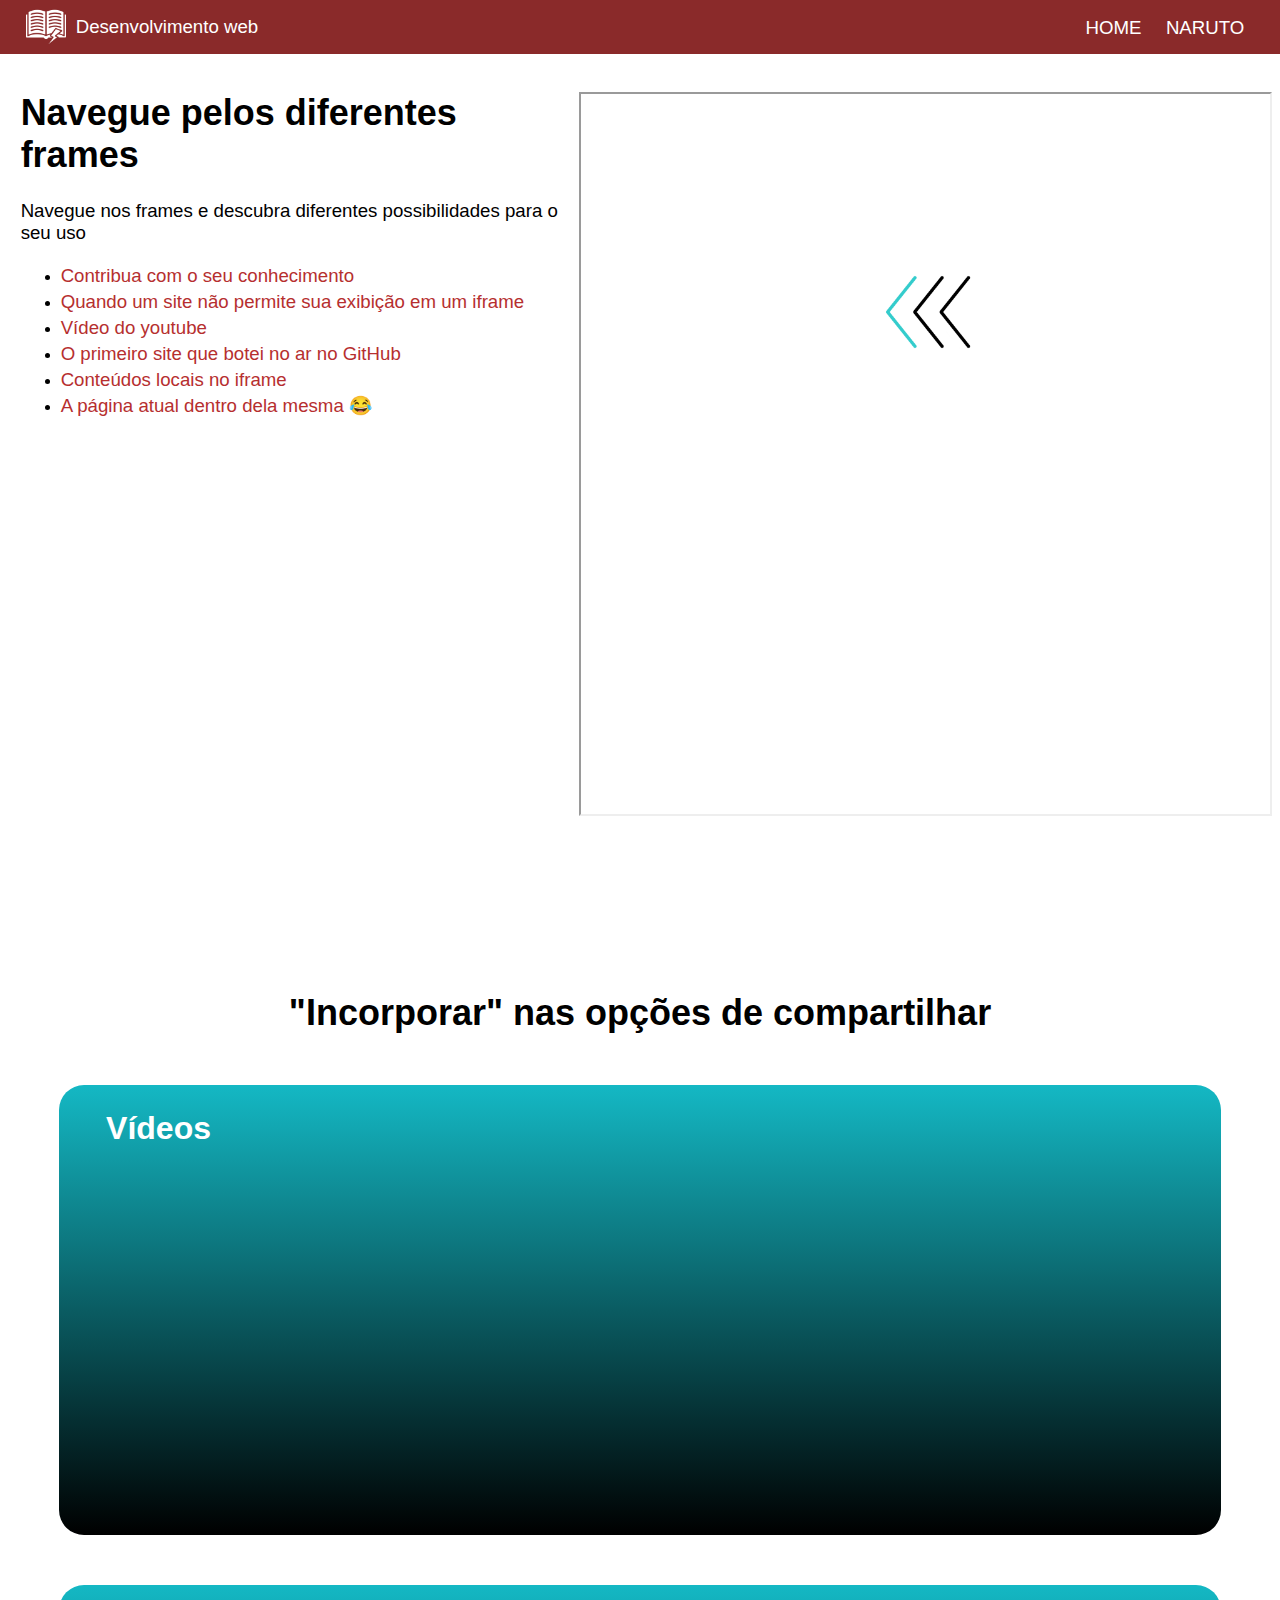
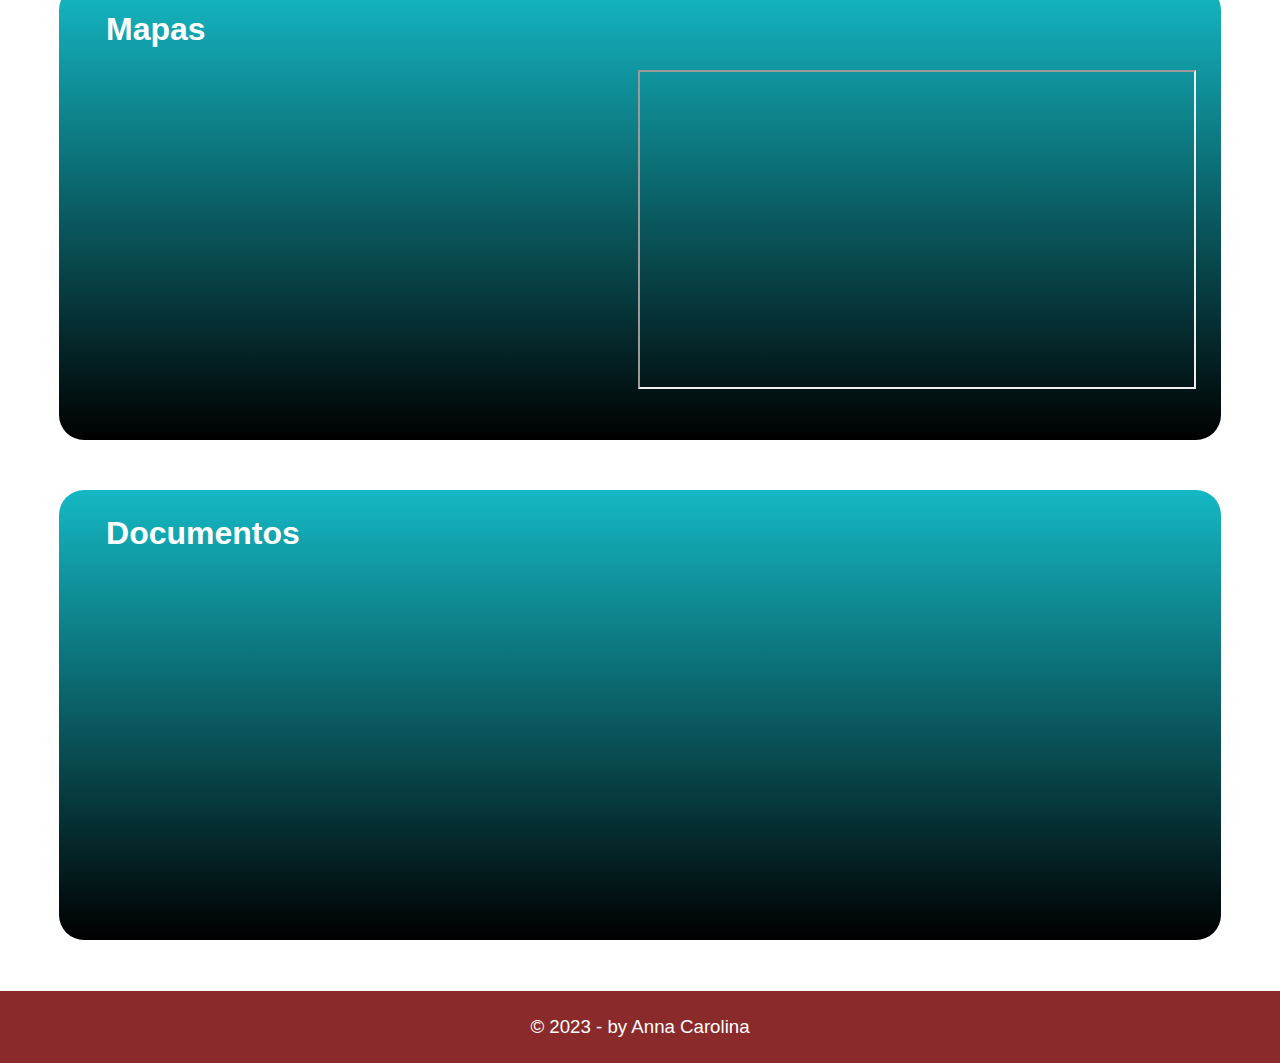
==== index.html @ 40165f38 "adicionando secao 'incorporandoFrames'" ====
<!DOCTYPE html>
<html lang="en">

<head>
    <meta charset="UTF-8">
    <meta http-equiv="X-UA-Compatible" content="IE=edge">
    <meta name="viewport" content="width=device-width, initial-scale=1.0">
    <title>Iframes</title>
    <link rel="stylesheet" href="./css/base.css">
    <link rel="stylesheet" href="./css/iframes.css">
</head>

<body>
    <header>
        <a href="index.html" id="titulo">
            <img src="./img/logo-livro.png" alt="logo-livro">
            Desenvolvimento web
        </a>
        <nav>
            <ul>
                <li><a href="index.html">Home</a></li>
                <li><a href="naruto.html">Naruto</a></li>
            </ul>
        </nav>
    </header>
    <main>
        <section id="frameNav" class="flex uma-tela">
            <div>
                <h1>Navegue pelos diferentes frames</h1>
                <p>Navegue nos frames e descubra diferentes possibilidades para o seu uso</p>
                <ul>
                    <li>
                        <a href="https://docs.google.com/document/d/1DFSUL-WbBMXFqn-4i96kWRf_pWeGqxYLnyt4fgFLTnk/edit"
                            target="frame">Contribua com o seu conhecimento</a>
                    </li>
                    <li>
                        <a href="https://www.youtube.com/" target="frame">Quando um site não permite sua exibição em um
                            iframe</a>
                    </li>
                    <li>
                        <a href="https://www.youtube.com/embed/eAxGt3ObQ24" target="frame">Vídeo do youtube</a>
                    </li>
                    <li>
                        <a href="https://carol-sf.github.io/Javascript-CursoemVideo/" target="frame">O primeiro site que
                            botei no ar no GitHub</a>
                    </li>
                    <li>
                        <a href="naruto.html" target="frame">Conteúdos locais no iframe</a>
                    </li>
                    <li style=''>
                        <a href="index.html" target="frame">A página atual dentro dela mesma &#128514;</a>
                    </li>
                </ul>
            </div>
            <iframe id="navegacaoIframe" name="frame" frameborder="1" srcdoc="
                <div style='text-align: center; margin-top: 25%;'>
                    <img src='./img/gif-seta-esquerda.gif' style='width: 100px;'>
                </div>">
                Desculpe. Seu navegador não é compatível com o iframe.
            </iframe>
        </section>
        <section id="incorporarFrame">
            <h1 class="centro">"Incorporar" nas opções de compartilhar</h1>
            <div class="grupo">
                <h2>Vídeos</h2>
                <div class="flex">
                    <div class="div-menor">
                        <div style="padding:56.25% 0 0 0;position:relative;"><iframe
                                src="https://player.vimeo.com/video/88064644?h=2bf8dfa780&loop=1&title=0&byline=0&portrait=0"
                                style="position:absolute;top:0;left:0;width:100%;height:100%;" frameborder="0"
                                allow="autoplay; fullscreen; picture-in-picture" allowfullscreen></iframe></div>
                        <script src="https://player.vimeo.com/api/player.js"></script>
                    </div>
                    <iframe width="560" height="315" src="https://www.youtube.com/embed/dzhJsc1YszU" title="YouTube video player" frameborder="0" allow="accelerometer; autoplay; clipboard-write; encrypted-media; gyroscope; picture-in-picture; web-share" allowfullscreen></iframe>
                </div>
            </div>
            
            <div class="grupo">
                <h2>Mapas</h2>
                <div class="flex">
                    <iframe src="https://www.google.com/maps/embed?pb=!1m18!1m12!1m3!1d1265.354131079995!2d-0.4189387326839083!3d51.69074399370915!2m3!1f0!2f0!3f0!3m2!1i1024!2i768!4f13.1!3m3!1m2!1s0x48764103e950758d%3A0x2b152593ceb59b52!2sHogwarts%20Castle!5e0!3m2!1spt-BR!2sbr!4v1680307822833!5m2!1spt-BR!2sbr" width="560" height="315" style="border:0;" allowfullscreen="" loading="lazy" referrerpolicy="no-referrer-when-downgrade"></iframe>
                    <iframe src="https://embed.waze.com/iframe?zoom=17&lat=51.690360&lon=-0.420173&ct=livemap" width="560" height="315" allowfullscreen></iframe>
                </div>
            </div>
            
            <div class="grupo">
                <h2>Documentos</h2>
                <div class="flex">
                    <iframe src="https://docs.google.com/presentation/d/e/2PACX-1vSL_SHInr5GhCg8eDp_voaEPuX7NL9cYKIxh_X3B4Wtxh-bsbwkkiYUIKggwl5uk4vyjhaVsvDpSxn9/embed?start=true&loop=true&delayms=3000" frameborder="0" width="560" height="315" allowfullscreen="true" mozallowfullscreen="true" webkitallowfullscreen="true"></iframe>
                    <iframe src="https://docs.google.com/document/d/e/2PACX-1vS3L_TWypRnFgMjSSLU6XuiVnNscxVvG3nI-gREfoWIyN1ztBGIZjOVNFfUW8ah9bYGE0nBWPvLE7Ed/pub?embedded=true" frameborder="0" width="560" height="315"></iframe>
                </div>
            </div>
        </section>
    </main>
    <footer>
        <p>&copy; 2023 - by Anna Carolina</p>
    </footer>
</body>

</html>
---- css/base.css ----
a {
    text-decoration: none;
    color: #b62f2f;
    /* font-weight: 600; */
}

header {
    display: flex;
    justify-content: space-between;
    background-color: #8a2a2a;
    margin: -0.6%;
    margin-bottom: 2%;
    align-items: center;
    padding: 0 2%;
    font-family: sans-serif;
}

header a {    
    color: white;
    font-size: 14pt;
}

header #titulo {
    display: flex;
    align-items: center;
}

header #titulo img {
    width: 40px;
    margin-right: 10px;
}

header ul {
    list-style: none;
}

header li {
    position: relative;
    display: inline;
    padding: 11% 10px;
    text-transform: uppercase;
}

header li:hover {
    background-color: #eb999981;
}

footer {
    text-align: center;
    padding: 0.5%;
    background-color: #8a2a2a;
    color: white;
    margin: 2% -0.6% -0.6% -0.6% ;
    font-family: sans-serif;
}
---- css/iframes.css ----
.centro {
    display: flex;
    flex-direction: column;
    align-items: center;
}

.flex {
    display: flex;
    justify-content: space-evenly;  
}

.grupo {
    /* background: -webkit-radial-gradient(rgb(20, 184, 196), black); */
    background: -webkit-linear-gradient(rgb(20, 184, 196), black);
    padding: 2% 2% 4% 2%;
    border-radius: 25px;
    margin: 4%;
}

strong.destaque {
    color: #b62f2f;
}

/* .flex-centro {
    display: flex;
    justify-content: space-evenly;
    align-items: center;
} */

.div-menor {
    width: 560px;
}

body {
    font-family: sans-serif;
}

.uma-tela {
    height: 100vh;
}

h1 {
    font-size: 27pt;
    margin-top: 0;
}

h2 {
    font-size: 24pt;
    margin: 0 0 2% 2%;
    color: white;
}

p,
a {
    font-size: 14pt;
}

li {
    padding: 2px 0;
}

section#frameNav {
    padding: 1% 0 0 1%;
}

iframe#navegacaoIframe {
    height: 80%;
    width: 60%;
    /* background-color: #f2f4f985; */
}
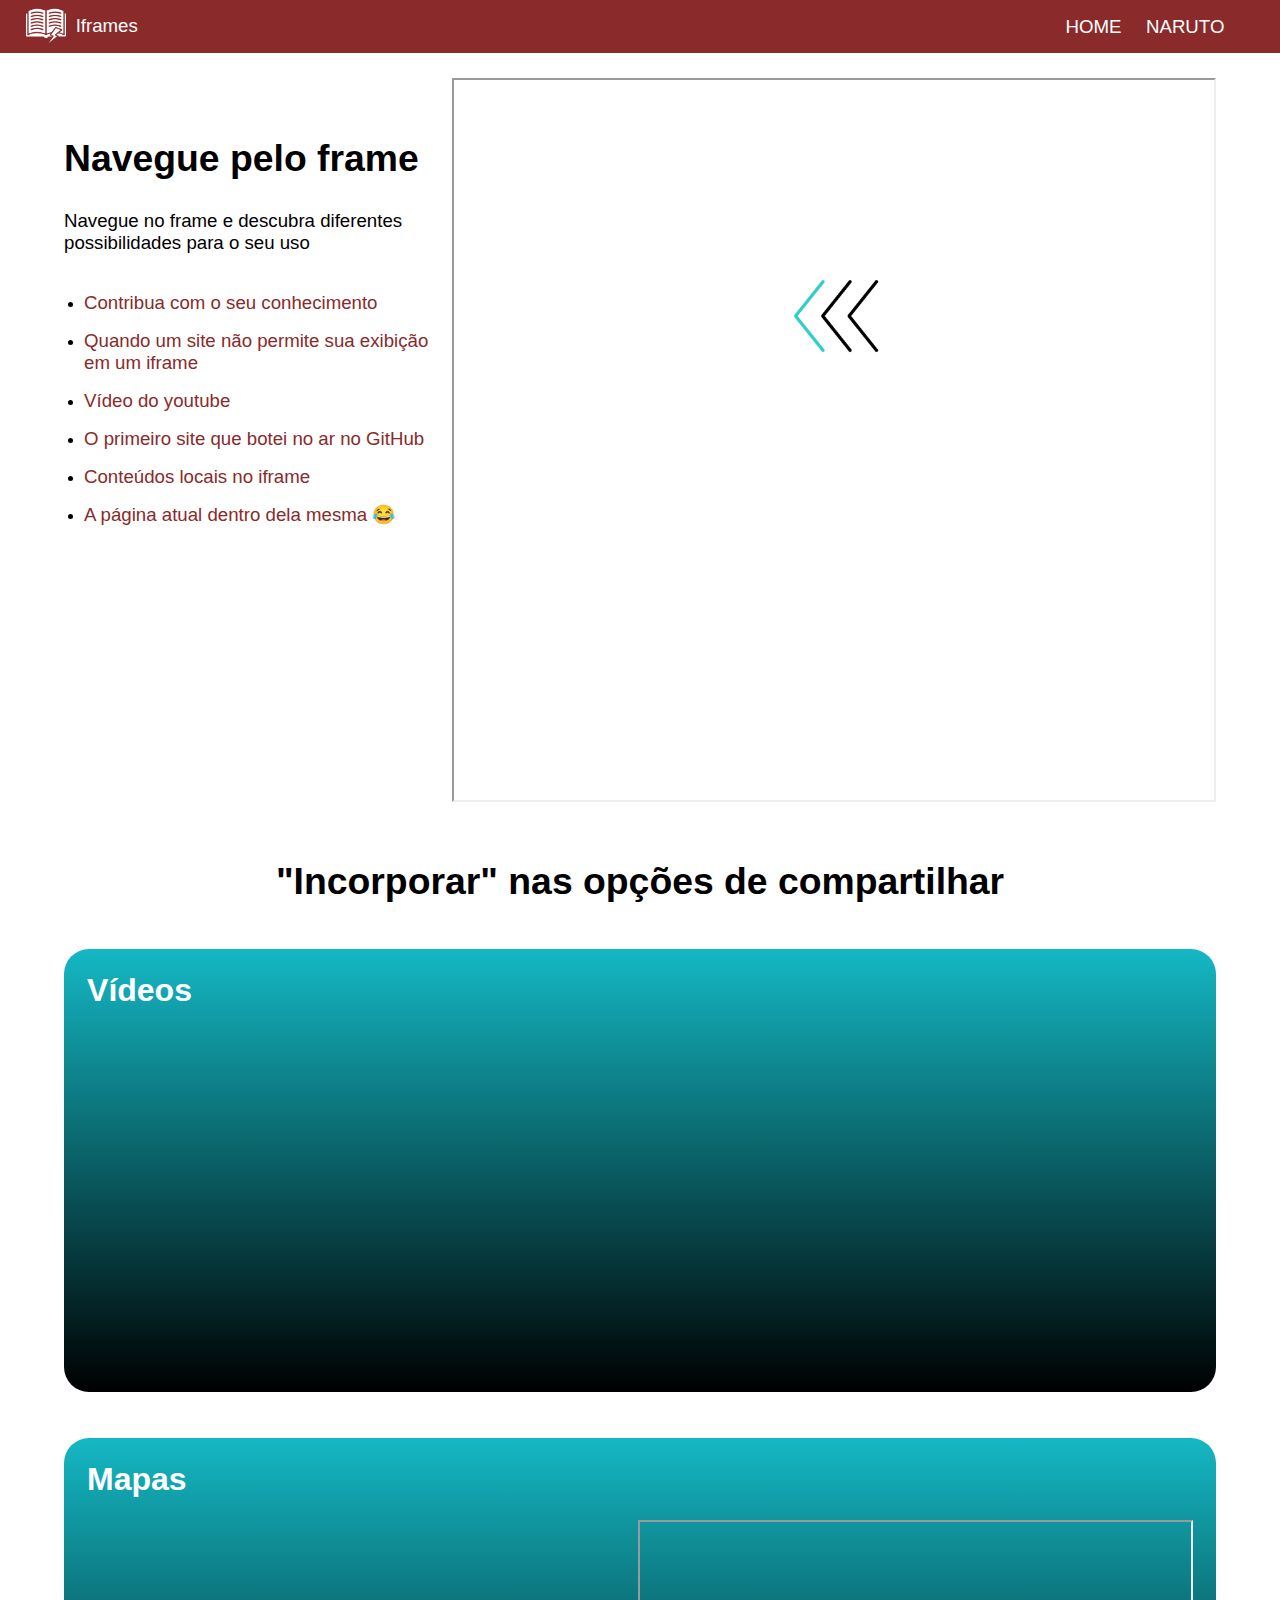
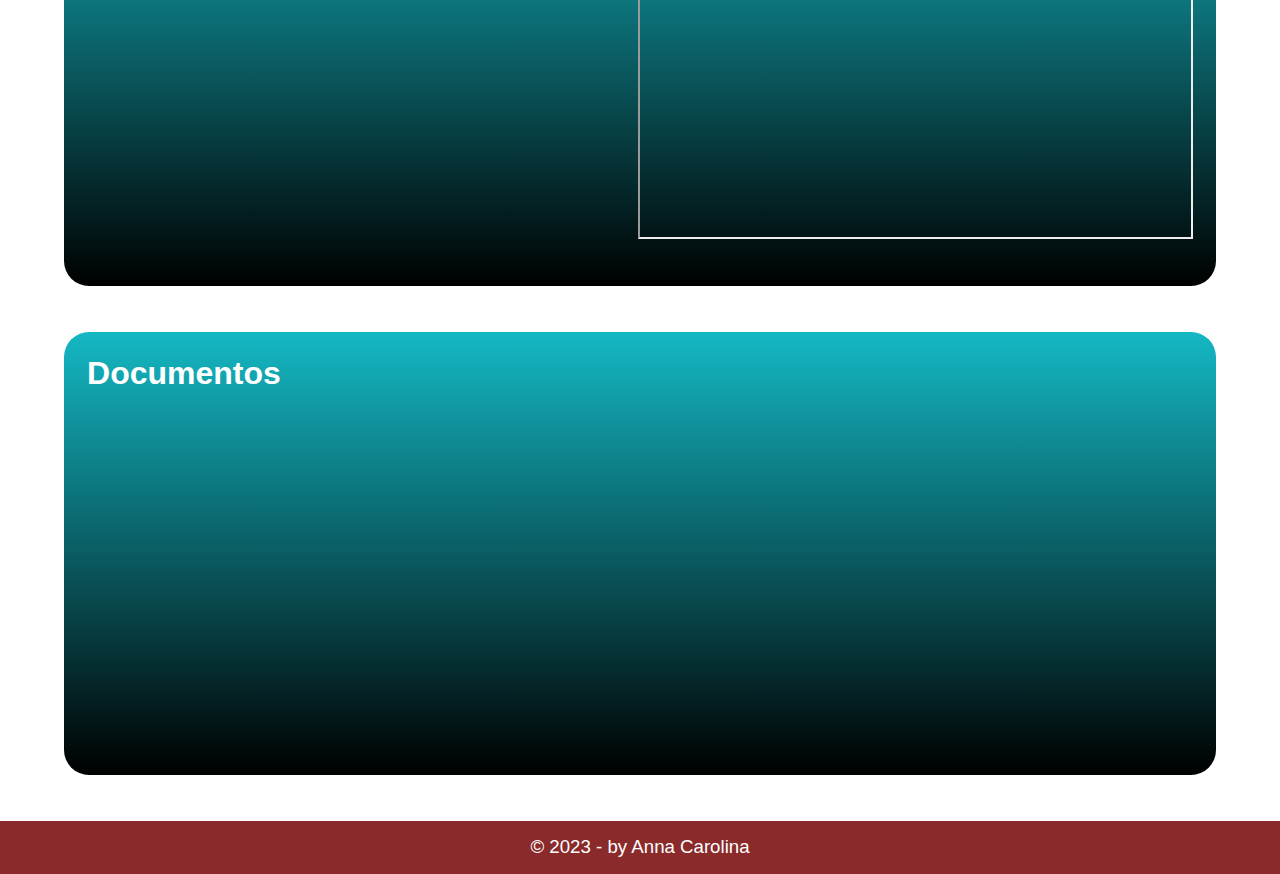
==== commit 350b6e2b: "ajustes no css" ====
--- a/index.html
+++ b/index.html
@@ -14,7 +14,7 @@
     <header>
         <a href="index.html" id="titulo">
             <img src="./img/logo-livro.png" alt="logo-livro">
-            Desenvolvimento web
+            Iframes
         </a>
         <nav>
             <ul>
@@ -24,10 +24,10 @@
         </nav>
     </header>
     <main>
-        <section id="frameNav" class="flex uma-tela">
+        <section id="frameNav" class="flex">
             <div>
-                <h1>Navegue pelos diferentes frames</h1>
-                <p>Navegue nos frames e descubra diferentes possibilidades para o seu uso</p>
+                <h1>Navegue pelo frame</h1>
+                <p>Navegue no frame e descubra diferentes possibilidades para o seu uso</p>
                 <ul>
                     <li>
                         <a href="https://docs.google.com/document/d/1DFSUL-WbBMXFqn-4i96kWRf_pWeGqxYLnyt4fgFLTnk/edit"
@@ -47,7 +47,7 @@
                     <li>
                         <a href="naruto.html" target="frame">Conteúdos locais no iframe</a>
                     </li>
-                    <li style=''>
+                    <li>
                         <a href="index.html" target="frame">A página atual dentro dela mesma &#128514;</a>
                     </li>
                 </ul>
@@ -60,7 +60,7 @@
             </iframe>
         </section>
         <section id="incorporarFrame">
-            <h1 class="centro">"Incorporar" nas opções de compartilhar</h1>
+            <h1>"Incorporar" nas opções de compartilhar</h1>
             <div class="grupo">
                 <h2>Vídeos</h2>
                 <div class="flex">
--- a/css/base.css
+++ b/css/base.css
@@ -1,18 +1,20 @@
-a {
-    text-decoration: none;
-    color: #b62f2f;
-    /* font-weight: 600; */
+:root {
+    --cor-base: #8a2a2a;
+}
+
+* {
+    margin: 0;
+    padding: 0;
+    font-family: sans-serif;
 }
 
 header {
+    background-color: var(--cor-base);
     display: flex;
     justify-content: space-between;
-    background-color: #8a2a2a;
-    margin: -0.6%;
-    margin-bottom: 2%;
     align-items: center;
-    padding: 0 2%;
-    font-family: sans-serif;
+    height: 40px;
+    padding: .5% 2%;
 }
 
 header a {    
@@ -25,8 +27,8 @@
     align-items: center;
 }
 
-header #titulo img {
-    width: 40px;
+header a#titulo img {
+    width: 20%;
     margin-right: 10px;
 }
 
@@ -35,9 +37,8 @@
 }
 
 header li {
-    position: relative;
     display: inline;
-    padding: 11% 10px;
+    padding: 10% 10px;
     text-transform: uppercase;
 }
 
@@ -45,11 +46,21 @@
     background-color: #eb999981;
 }
 
+main {
+    margin: 2% 5%;
+}
+
 footer {
-    text-align: center;
-    padding: 0.5%;
-    background-color: #8a2a2a;
+    background-color: var(--cor-base);
     color: white;
-    margin: 2% -0.6% -0.6% -0.6% ;
-    font-family: sans-serif;
+    display: flex;
+    align-items: center;
+    justify-content: center;
+    height: 40px;
+    padding: .5%;
+}
+
+a {
+    text-decoration: none;
+    color: var(--cor-base);
 }--- a/css/iframes.css
+++ b/css/iframes.css
@@ -1,70 +1,56 @@
-.centro {
-    display: flex;
-    flex-direction: column;
-    align-items: center;
+h1 {
+    font-size: 28pt;
+    margin-bottom: 30px;
+}
+
+h2 {
+    font-size: 24pt;
+    margin-bottom: 2%;
+    color: white;
+}
+
+p, a {
+    font-size: 14pt;
+}
+
+ul {
+    margin: 30px 20px;
+}
+
+li {
+    padding: 8px 0;
+}
+
+iframe#navegacaoIframe {
+    width: 100%;
+    height: 80vh;
+}
+
+section#frameNav h1 {
+    margin-top: 15%;
+}
+
+section#incorporarFrame {
+    padding-top: 5%;
+}
+
+section#incorporarFrame h1 {
+    text-align: center;
 }
 
 .flex {
     display: flex;
-    justify-content: space-evenly;  
+    justify-content: space-between;  
 }
 
 .grupo {
     /* background: -webkit-radial-gradient(rgb(20, 184, 196), black); */
     background: -webkit-linear-gradient(rgb(20, 184, 196), black);
+    border-radius: 25px;
+    margin: 4% 0;
     padding: 2% 2% 4% 2%;
-    border-radius: 25px;
-    margin: 4%;
 }
-
-strong.destaque {
-    color: #b62f2f;
-}
-
-/* .flex-centro {
-    display: flex;
-    justify-content: space-evenly;
-    align-items: center;
-} */
 
 .div-menor {
     width: 560px;
-}
-
-body {
-    font-family: sans-serif;
-}
-
-.uma-tela {
-    height: 100vh;
-}
-
-h1 {
-    font-size: 27pt;
-    margin-top: 0;
-}
-
-h2 {
-    font-size: 24pt;
-    margin: 0 0 2% 2%;
-    color: white;
-}
-
-p,
-a {
-    font-size: 14pt;
-}
-
-li {
-    padding: 2px 0;
-}
-
-section#frameNav {
-    padding: 1% 0 0 1%;
-}
-
-iframe#navegacaoIframe {
-    height: 80%;
-    width: 60%;
-    /* background-color: #f2f4f985; */
 }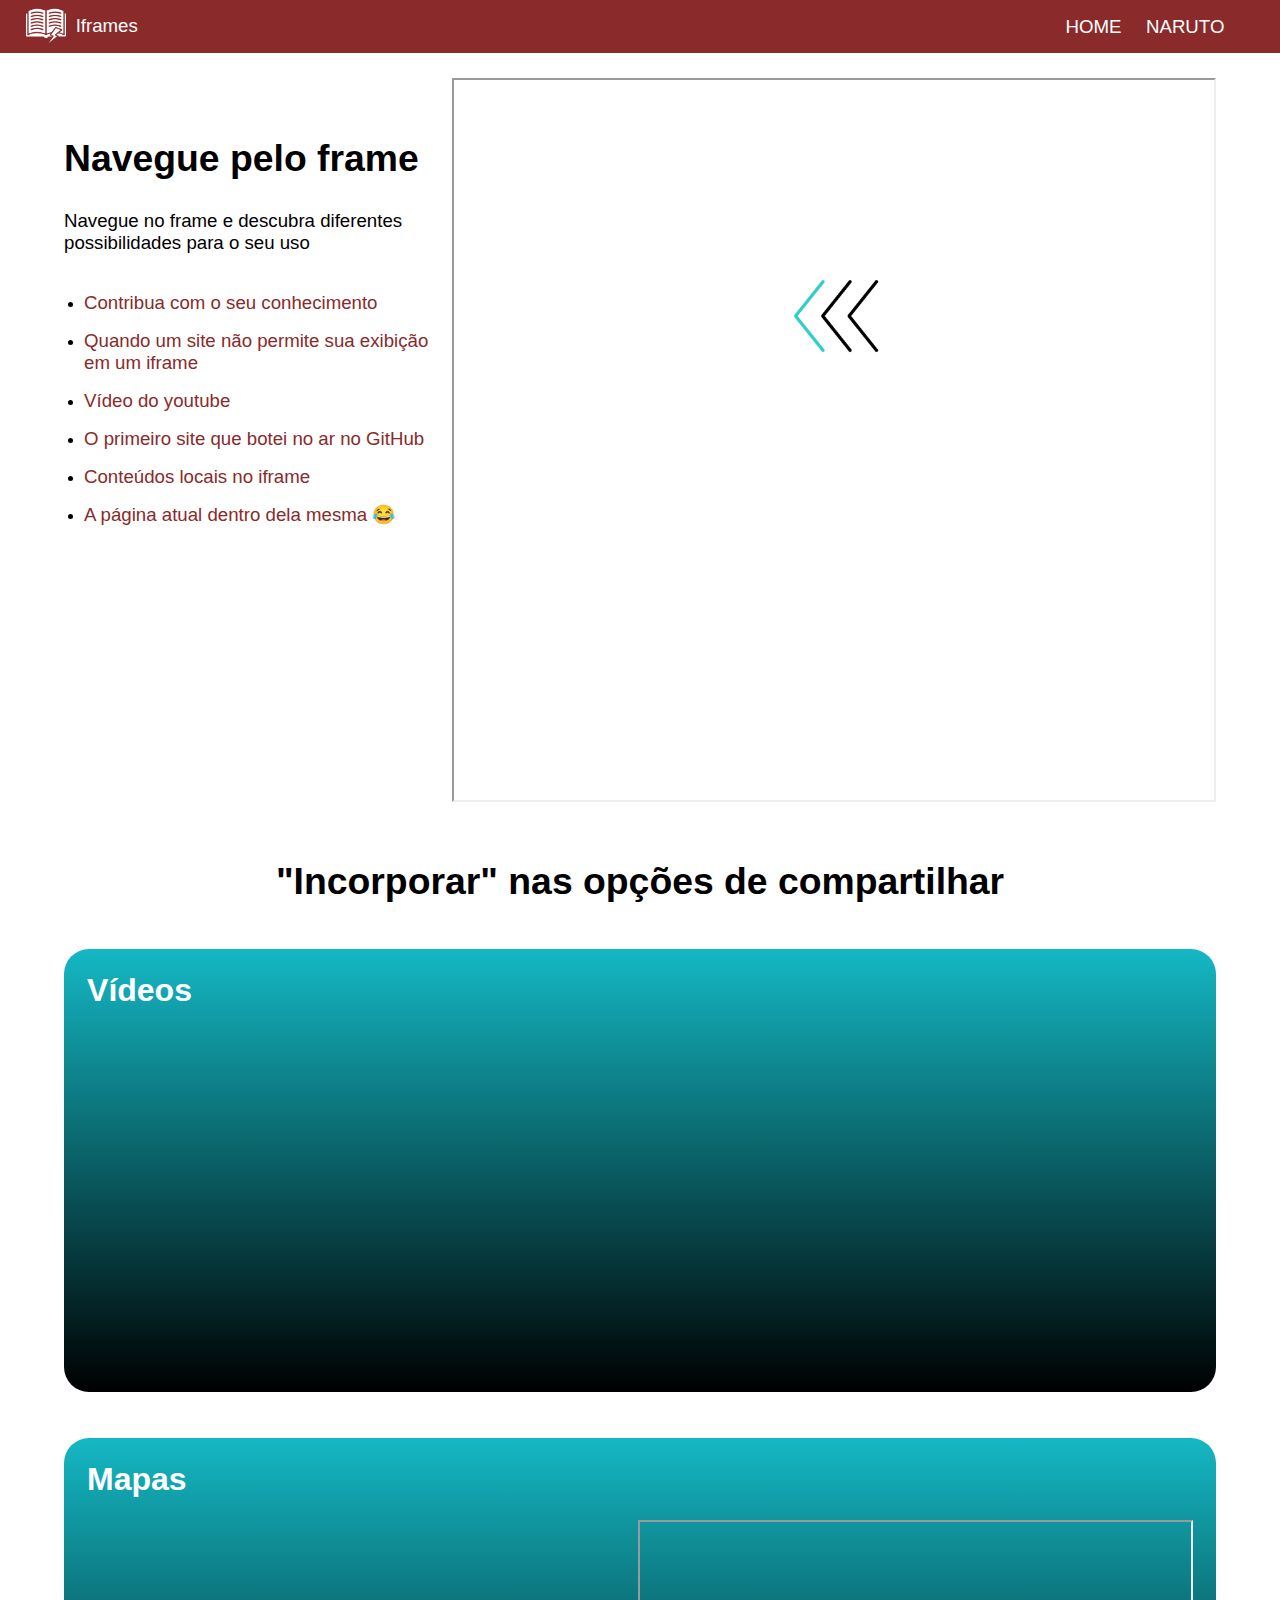
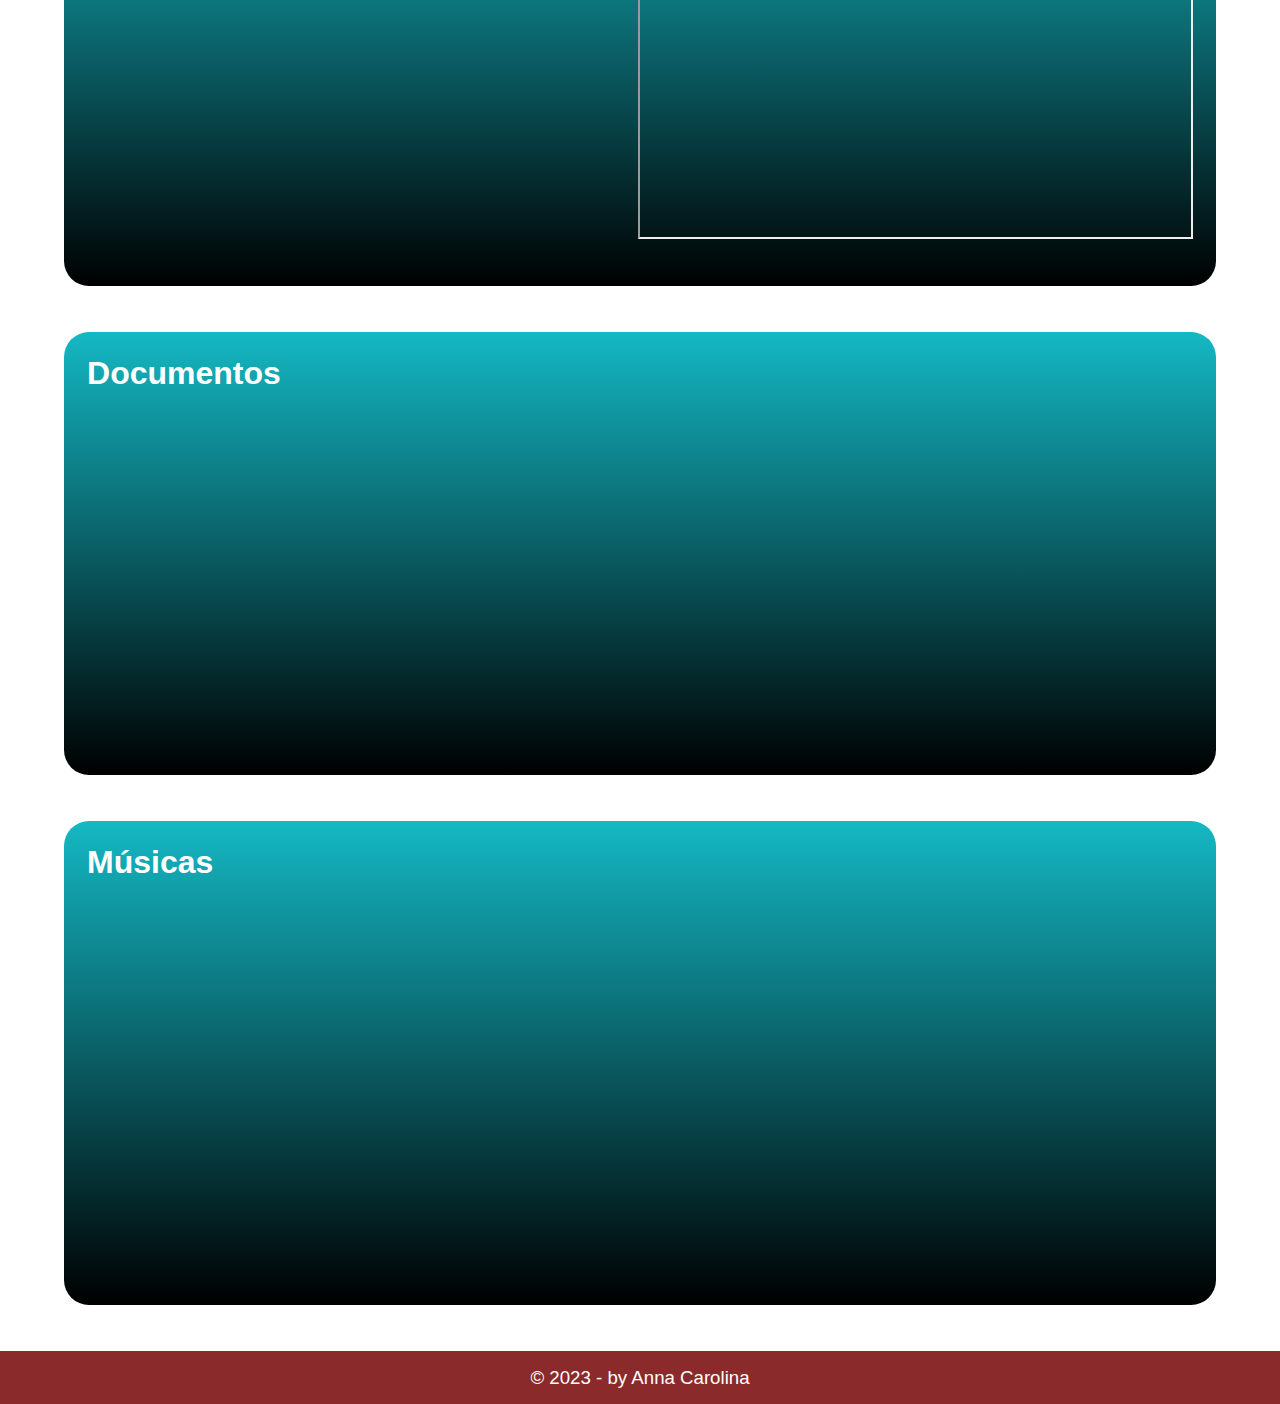
==== commit d9903c56: "adicionando iframe para spotify" ====
--- a/index.html
+++ b/index.html
@@ -71,24 +71,41 @@
                                 allow="autoplay; fullscreen; picture-in-picture" allowfullscreen></iframe></div>
                         <script src="https://player.vimeo.com/api/player.js"></script>
                     </div>
-                    <iframe width="560" height="315" src="https://www.youtube.com/embed/dzhJsc1YszU" title="YouTube video player" frameborder="0" allow="accelerometer; autoplay; clipboard-write; encrypted-media; gyroscope; picture-in-picture; web-share" allowfullscreen></iframe>
+                    <iframe width="560" height="315" src="https://www.youtube.com/embed/dzhJsc1YszU"
+                        title="YouTube video player" frameborder="0"
+                        allow="accelerometer; autoplay; clipboard-write; encrypted-media; gyroscope; picture-in-picture; web-share"
+                        allowfullscreen></iframe>
                 </div>
             </div>
-            
+
             <div class="grupo">
                 <h2>Mapas</h2>
                 <div class="flex">
-                    <iframe src="https://www.google.com/maps/embed?pb=!1m18!1m12!1m3!1d1265.354131079995!2d-0.4189387326839083!3d51.69074399370915!2m3!1f0!2f0!3f0!3m2!1i1024!2i768!4f13.1!3m3!1m2!1s0x48764103e950758d%3A0x2b152593ceb59b52!2sHogwarts%20Castle!5e0!3m2!1spt-BR!2sbr!4v1680307822833!5m2!1spt-BR!2sbr" width="560" height="315" style="border:0;" allowfullscreen="" loading="lazy" referrerpolicy="no-referrer-when-downgrade"></iframe>
-                    <iframe src="https://embed.waze.com/iframe?zoom=17&lat=51.690360&lon=-0.420173&ct=livemap" width="560" height="315" allowfullscreen></iframe>
+                    <iframe
+                        src="https://www.google.com/maps/embed?pb=!1m18!1m12!1m3!1d1265.354131079995!2d-0.4189387326839083!3d51.69074399370915!2m3!1f0!2f0!3f0!3m2!1i1024!2i768!4f13.1!3m3!1m2!1s0x48764103e950758d%3A0x2b152593ceb59b52!2sHogwarts%20Castle!5e0!3m2!1spt-BR!2sbr!4v1680307822833!5m2!1spt-BR!2sbr"
+                        width="560" height="315" style="border:0;" allowfullscreen="" loading="lazy"
+                        referrerpolicy="no-referrer-when-downgrade"></iframe>
+                    <iframe src="https://embed.waze.com/iframe?zoom=17&lat=51.690360&lon=-0.420173&ct=livemap"
+                        width="560" height="315" allowfullscreen></iframe>
                 </div>
             </div>
-            
+
             <div class="grupo">
                 <h2>Documentos</h2>
                 <div class="flex">
-                    <iframe src="https://docs.google.com/presentation/d/e/2PACX-1vSL_SHInr5GhCg8eDp_voaEPuX7NL9cYKIxh_X3B4Wtxh-bsbwkkiYUIKggwl5uk4vyjhaVsvDpSxn9/embed?start=true&loop=true&delayms=3000" frameborder="0" width="560" height="315" allowfullscreen="true" mozallowfullscreen="true" webkitallowfullscreen="true"></iframe>
-                    <iframe src="https://docs.google.com/document/d/e/2PACX-1vS3L_TWypRnFgMjSSLU6XuiVnNscxVvG3nI-gREfoWIyN1ztBGIZjOVNFfUW8ah9bYGE0nBWPvLE7Ed/pub?embedded=true" frameborder="0" width="560" height="315"></iframe>
+                    <iframe
+                        src="https://docs.google.com/presentation/d/e/2PACX-1vSL_SHInr5GhCg8eDp_voaEPuX7NL9cYKIxh_X3B4Wtxh-bsbwkkiYUIKggwl5uk4vyjhaVsvDpSxn9/embed?start=true&loop=true&delayms=3000"
+                        frameborder="0" width="560" height="315" allowfullscreen="true" mozallowfullscreen="true"
+                        webkitallowfullscreen="true"></iframe>
+                    <iframe
+                        src="https://docs.google.com/document/d/e/2PACX-1vS3L_TWypRnFgMjSSLU6XuiVnNscxVvG3nI-gREfoWIyN1ztBGIZjOVNFfUW8ah9bYGE0nBWPvLE7Ed/pub?embedded=true"
+                        frameborder="0" width="560" height="315"></iframe>
                 </div>
+            </div>
+
+            <div class="grupo">
+                <h2>Músicas</h2>
+                <iframe style="border-radius:12px" src="https://open.spotify.com/embed/album/0JLQS1y6f2uTvyKP4izPAy?utm_source=generator" width="100%" height="352" frameBorder="0" allowfullscreen="" allow="autoplay; clipboard-write; encrypted-media; fullscreen; picture-in-picture" loading="lazy"></iframe>
             </div>
         </section>
     </main>
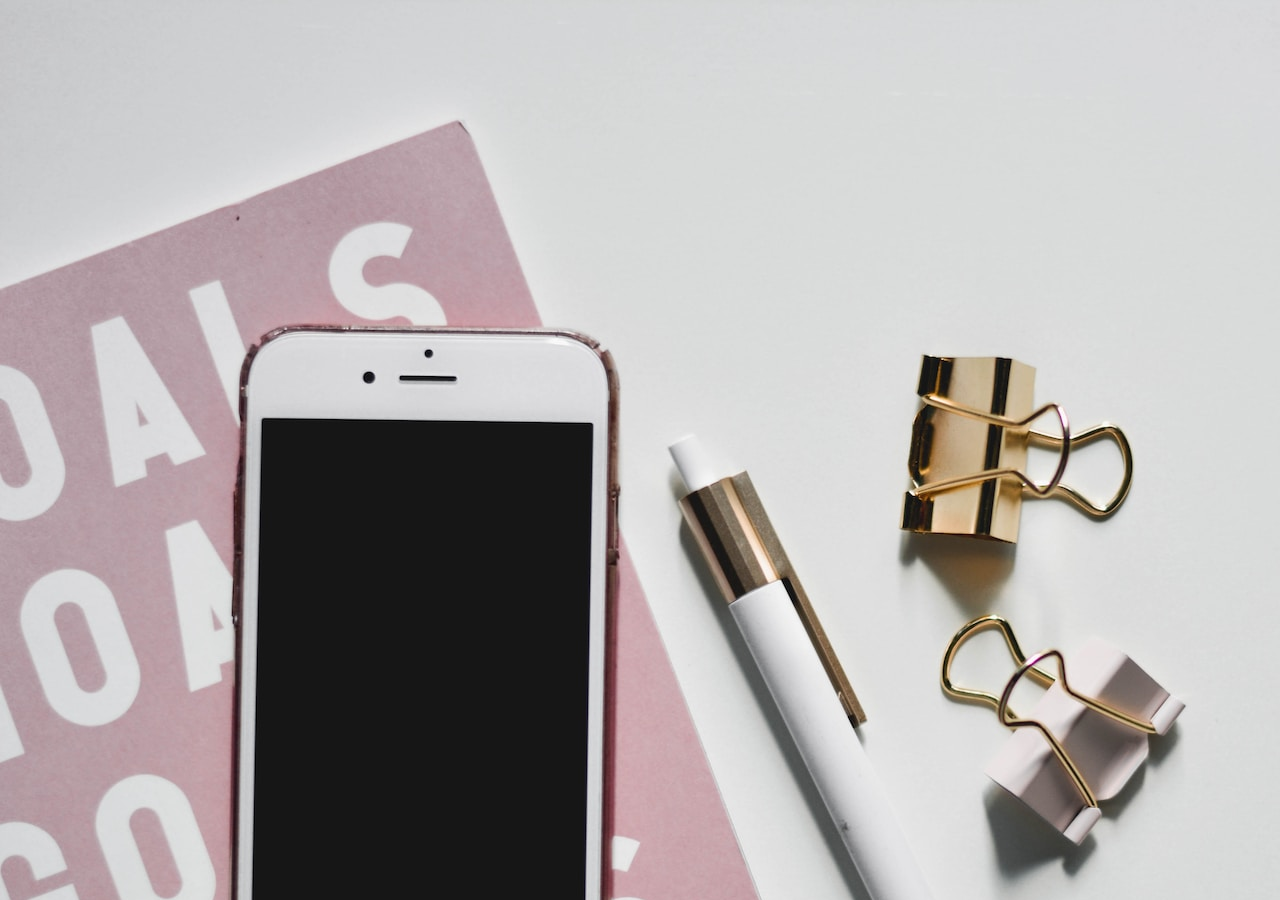
==== commit 502d379d: "ajustes gerais" ====
--- a/index.html
+++ b/index.html
@@ -1,117 +1,20 @@
 <!DOCTYPE html>
 <html lang="en">
-
 <head>
     <meta charset="UTF-8">
     <meta http-equiv="X-UA-Compatible" content="IE=edge">
     <meta name="viewport" content="width=device-width, initial-scale=1.0">
-    <title>Iframes</title>
+    <title>Document</title>
     <link rel="stylesheet" href="./css/base.css">
-    <link rel="stylesheet" href="./css/iframes.css">
+    <style>
+        html, body {
+            background: url("./img/fundo-celular.jpg");
+        }
+    </style>
 </head>
+<body>
+    <main>
 
-<body>
-    <header>
-        <a href="index.html" id="titulo">
-            <img src="./img/logo-livro.png" alt="logo-livro">
-            Iframes
-        </a>
-        <nav>
-            <ul>
-                <li><a href="index.html">Home</a></li>
-                <li><a href="naruto.html">Naruto</a></li>
-            </ul>
-        </nav>
-    </header>
-    <main>
-        <section id="frameNav" class="flex">
-            <div>
-                <h1>Navegue pelo frame</h1>
-                <p>Navegue no frame e descubra diferentes possibilidades para o seu uso</p>
-                <ul>
-                    <li>
-                        <a href="https://docs.google.com/document/d/1DFSUL-WbBMXFqn-4i96kWRf_pWeGqxYLnyt4fgFLTnk/edit"
-                            target="frame">Contribua com o seu conhecimento</a>
-                    </li>
-                    <li>
-                        <a href="https://www.youtube.com/" target="frame">Quando um site não permite sua exibição em um
-                            iframe</a>
-                    </li>
-                    <li>
-                        <a href="https://www.youtube.com/embed/eAxGt3ObQ24" target="frame">Vídeo do youtube</a>
-                    </li>
-                    <li>
-                        <a href="https://carol-sf.github.io/Javascript-CursoemVideo/" target="frame">O primeiro site que
-                            botei no ar no GitHub</a>
-                    </li>
-                    <li>
-                        <a href="naruto.html" target="frame">Conteúdos locais no iframe</a>
-                    </li>
-                    <li>
-                        <a href="index.html" target="frame">A página atual dentro dela mesma &#128514;</a>
-                    </li>
-                </ul>
-            </div>
-            <iframe id="navegacaoIframe" name="frame" frameborder="1" srcdoc="
-                <div style='text-align: center; margin-top: 25%;'>
-                    <img src='./img/gif-seta-esquerda.gif' style='width: 100px;'>
-                </div>">
-                Desculpe. Seu navegador não é compatível com o iframe.
-            </iframe>
-        </section>
-        <section id="incorporarFrame">
-            <h1>"Incorporar" nas opções de compartilhar</h1>
-            <div class="grupo">
-                <h2>Vídeos</h2>
-                <div class="flex">
-                    <div class="div-menor">
-                        <div style="padding:56.25% 0 0 0;position:relative;"><iframe
-                                src="https://player.vimeo.com/video/88064644?h=2bf8dfa780&loop=1&title=0&byline=0&portrait=0"
-                                style="position:absolute;top:0;left:0;width:100%;height:100%;" frameborder="0"
-                                allow="autoplay; fullscreen; picture-in-picture" allowfullscreen></iframe></div>
-                        <script src="https://player.vimeo.com/api/player.js"></script>
-                    </div>
-                    <iframe width="560" height="315" src="https://www.youtube.com/embed/dzhJsc1YszU"
-                        title="YouTube video player" frameborder="0"
-                        allow="accelerometer; autoplay; clipboard-write; encrypted-media; gyroscope; picture-in-picture; web-share"
-                        allowfullscreen></iframe>
-                </div>
-            </div>
-
-            <div class="grupo">
-                <h2>Mapas</h2>
-                <div class="flex">
-                    <iframe
-                        src="https://www.google.com/maps/embed?pb=!1m18!1m12!1m3!1d1265.354131079995!2d-0.4189387326839083!3d51.69074399370915!2m3!1f0!2f0!3f0!3m2!1i1024!2i768!4f13.1!3m3!1m2!1s0x48764103e950758d%3A0x2b152593ceb59b52!2sHogwarts%20Castle!5e0!3m2!1spt-BR!2sbr!4v1680307822833!5m2!1spt-BR!2sbr"
-                        width="560" height="315" style="border:0;" allowfullscreen="" loading="lazy"
-                        referrerpolicy="no-referrer-when-downgrade"></iframe>
-                    <iframe src="https://embed.waze.com/iframe?zoom=17&lat=51.690360&lon=-0.420173&ct=livemap"
-                        width="560" height="315" allowfullscreen></iframe>
-                </div>
-            </div>
-
-            <div class="grupo">
-                <h2>Documentos</h2>
-                <div class="flex">
-                    <iframe
-                        src="https://docs.google.com/presentation/d/e/2PACX-1vSL_SHInr5GhCg8eDp_voaEPuX7NL9cYKIxh_X3B4Wtxh-bsbwkkiYUIKggwl5uk4vyjhaVsvDpSxn9/embed?start=true&loop=true&delayms=3000"
-                        frameborder="0" width="560" height="315" allowfullscreen="true" mozallowfullscreen="true"
-                        webkitallowfullscreen="true"></iframe>
-                    <iframe
-                        src="https://docs.google.com/document/d/e/2PACX-1vS3L_TWypRnFgMjSSLU6XuiVnNscxVvG3nI-gREfoWIyN1ztBGIZjOVNFfUW8ah9bYGE0nBWPvLE7Ed/pub?embedded=true"
-                        frameborder="0" width="560" height="315"></iframe>
-                </div>
-            </div>
-
-            <div class="grupo">
-                <h2>Músicas</h2>
-                <iframe style="border-radius:12px" src="https://open.spotify.com/embed/album/0JLQS1y6f2uTvyKP4izPAy?utm_source=generator" width="100%" height="352" frameBorder="0" allowfullscreen="" allow="autoplay; clipboard-write; encrypted-media; fullscreen; picture-in-picture" loading="lazy"></iframe>
-            </div>
-        </section>
     </main>
-    <footer>
-        <p>&copy; 2023 - by Anna Carolina</p>
-    </footer>
 </body>
-
 </html>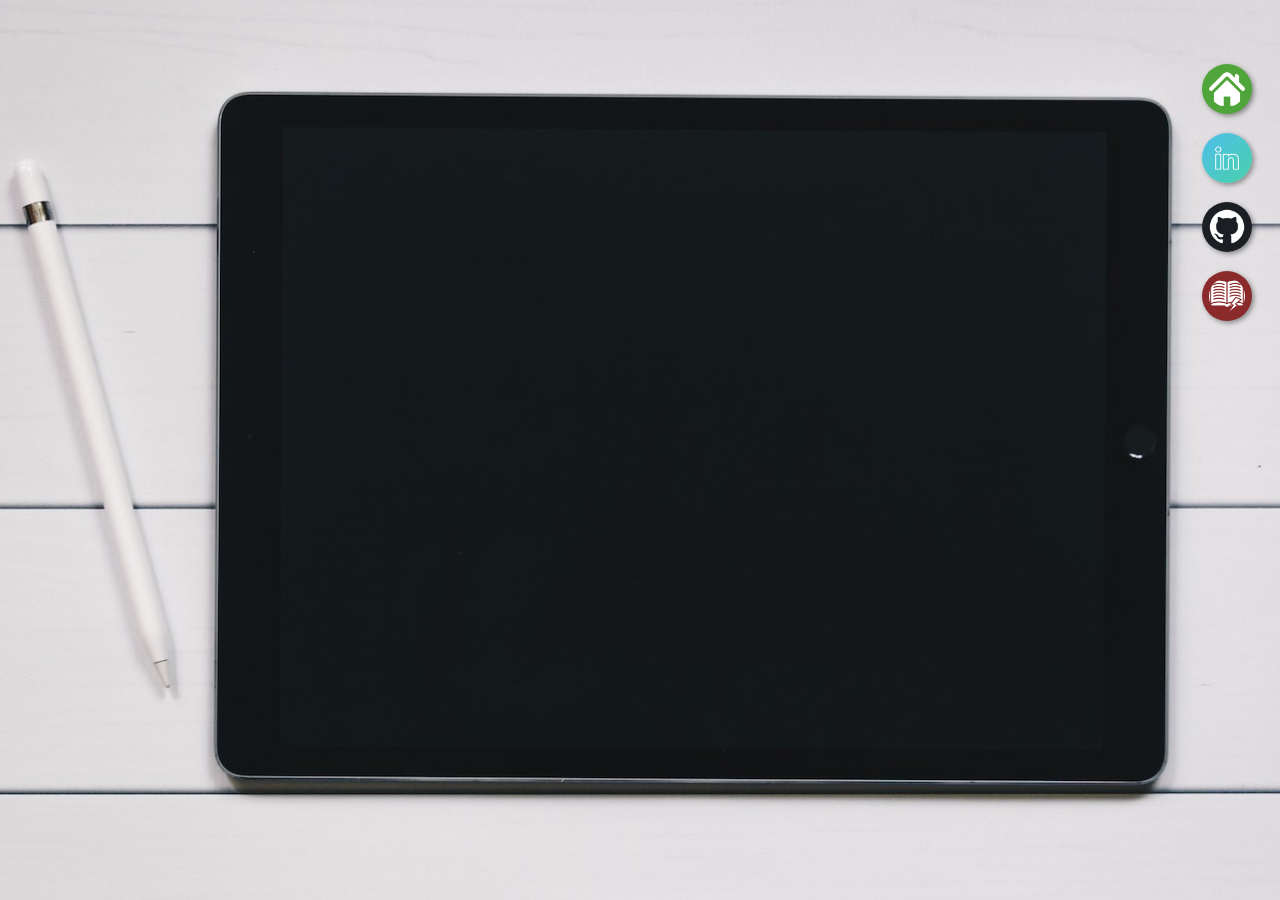
==== commit fe38deb4: "adicionando a pagina principal" ====
--- a/index.html
+++ b/index.html
@@ -4,17 +4,23 @@
     <meta charset="UTF-8">
     <meta http-equiv="X-UA-Compatible" content="IE=edge">
     <meta name="viewport" content="width=device-width, initial-scale=1.0">
-    <title>Document</title>
+    <title>Página Principal</title>
     <link rel="stylesheet" href="./css/base.css">
-    <style>
-        html, body {
-            background: url("./img/fundo-celular.jpg");
-        }
-    </style>
+    <link rel="stylesheet" href="./css/index.css">
 </head>
 <body>
     <main>
-
+        <!-- <section id="telas">
+            <iframe src="" name="tela" frameborder="0">
+                Desculpe, seu navegador não é compatível.
+            </iframe>
+        </section> -->
+        <section id="botoes">
+            <a href="" target="tela"><img src="./img/icone-home.png" alt="cone-home" id="icone-home" class="icone"></a>
+            <a href="" target="tela"><img src="./img/icone-linkedin.png" alt="icone-linkedin"></a>
+            <a href="" target="tela"><img src="./img/icone-github.png" alt="icone-github"></a>
+            <a href="" target="tela"><img src="./img/logo-livro.png" alt="icone-site" id="icone-site" class="icone"></a>
+        </section>
     </main>
 </body>
 </html>--- a/css/index.css
+++ b/css/index.css
@@ -0,0 +1,50 @@
+html {
+    height: 100vh;
+    width: 100vw;
+}
+
+body {
+    background: url("../img/fundo-tablet.jpg") no-repeat center center;
+    background-size: cover;
+}
+
+main {
+    margin: 5% 1%;
+}
+
+section#botoes {
+    /* display: block; */
+    text-align: right;
+}
+
+section#botoes img {
+    width: 50px;
+    border-radius: 50%;
+    box-shadow: 2px 2px 5px rgba(0,0,0,0.4);
+}
+
+section#botoes a {
+    margin: 15px;
+    display: block;
+
+}
+
+section#botoes img.icone {
+    width: 36px;
+    padding: 7px;
+}
+
+section#botoes img#icone-home {
+    background-color: rgb(79, 165, 57);
+}
+
+section#botoes img#icone-site {
+    background-color: var(--cor-base);
+}
+
+section#botoes img:hover {
+    /* border: 2px solid rgba(255, 255, 255, 0.575); */
+    transform: translate(-3px, -3px);
+    box-shadow: 5px 5px 10px rgba(0,0,0,0.7);
+    transition: transform .3s;
+}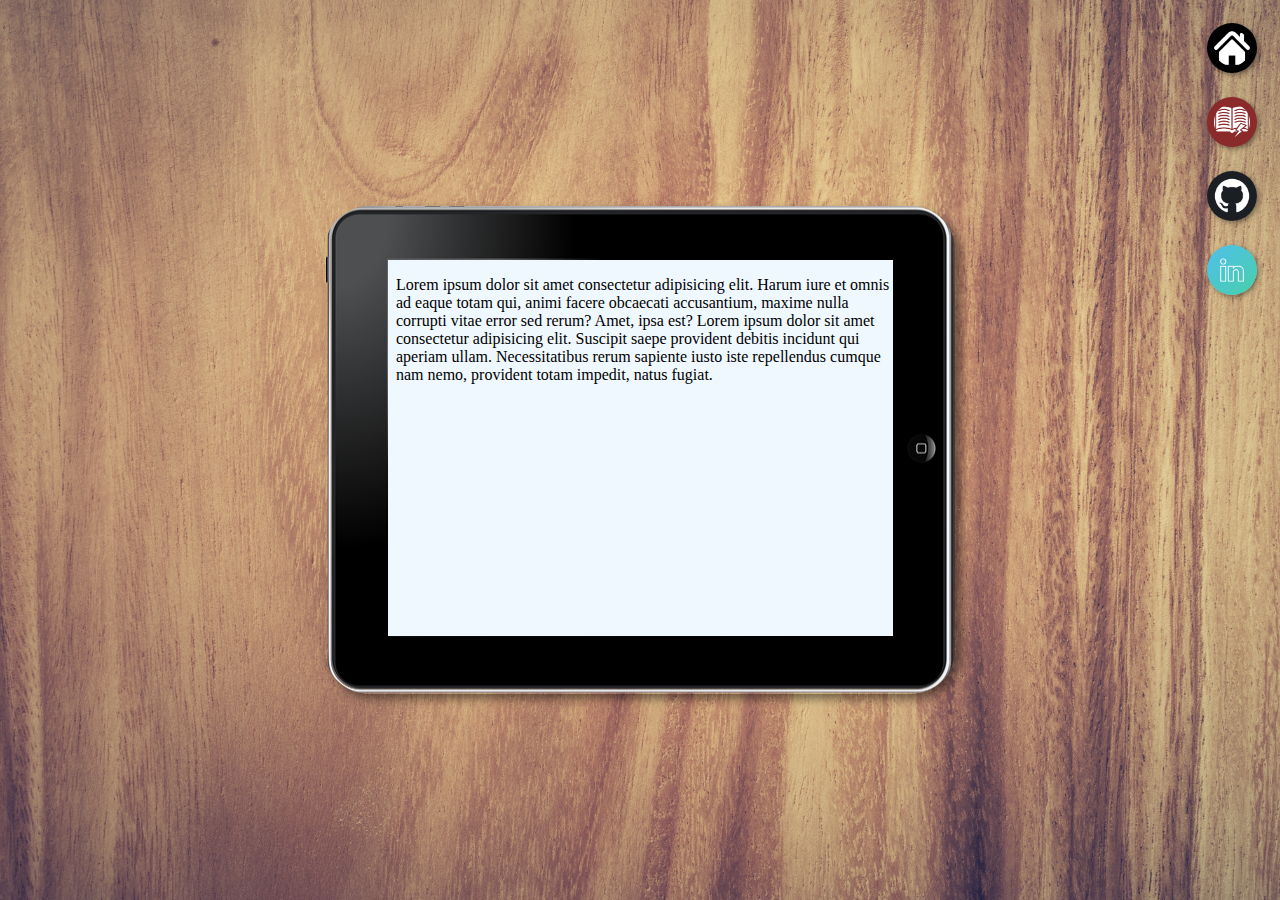
==== commit dda25652: "refazendo o fundo e posicionando o iframe" ====
--- a/index.html
+++ b/index.html
@@ -10,16 +10,16 @@
 </head>
 <body>
     <main>
-        <!-- <section id="telas">
-            <iframe src="" name="tela" frameborder="0">
+        <section id="tablet">
+            <iframe src="home.html" name="tela" id="tela" frameborder="0">
                 Desculpe, seu navegador não é compatível.
-            </iframe>
-        </section> -->
+            </iframe>            
+        </section>
         <section id="botoes">
             <a href="" target="tela"><img src="./img/icone-home.png" alt="cone-home" id="icone-home" class="icone"></a>
+            <a href="" target="tela"><img src="./img/logo-livro.png" alt="icone-site" id="icone-site" class="icone"></a>
+            <a href="" target="tela"><img src="./img/icone-github.png" alt="icone-github"></a>
             <a href="" target="tela"><img src="./img/icone-linkedin.png" alt="icone-linkedin"></a>
-            <a href="" target="tela"><img src="./img/icone-github.png" alt="icone-github"></a>
-            <a href="" target="tela"><img src="./img/logo-livro.png" alt="icone-site" id="icone-site" class="icone"></a>
         </section>
     </main>
 </body>
--- a/css/index.css
+++ b/css/index.css
@@ -1,32 +1,53 @@
-html {
+html, body {
     height: 100vh;
     width: 100vw;
 }
 
 body {
-    background: url("../img/fundo-tablet.jpg") no-repeat center center;
+    background: url("../img/fundo-madeira.jpg");
     background-size: cover;
 }
 
 main {
-    margin: 5% 1%;
+    position: relative;
+    height: 100vh;
+    margin: 0;
+}
+
+section#tablet {
+    height: 488px;
+    width: 631px;
+    border-radius: 45px;
+    position: absolute;
+    top: 50%;
+    left: 50%;
+    transform: translate(-50%, -50%);
+    background: url("../img/tablet.png") center center;
+    box-shadow: 5px 5px 10px rgba(0, 0, 0, 0.459);
+}
+
+iframe#tela {
+    position: relative;
+    top: 11%;
+    left: 10%;
+    height: 77%;
+    width: 80%;
 }
 
 section#botoes {
-    /* display: block; */
     text-align: right;
+    padding: 1%;
 }
 
 section#botoes img {
     width: 50px;
     border-radius: 50%;
     box-shadow: 2px 2px 5px rgba(0,0,0,0.4);
+    margin: 10px;
 }
 
 section#botoes a {
-    margin: 15px;
     display: block;
-
 }
 
 section#botoes img.icone {
@@ -35,7 +56,7 @@
 }
 
 section#botoes img#icone-home {
-    background-color: rgb(79, 165, 57);
+    background-color: black;
 }
 
 section#botoes img#icone-site {
@@ -43,8 +64,7 @@
 }
 
 section#botoes img:hover {
-    /* border: 2px solid rgba(255, 255, 255, 0.575); */
     transform: translate(-3px, -3px);
     box-shadow: 5px 5px 10px rgba(0,0,0,0.7);
     transition: transform .3s;
-}+} 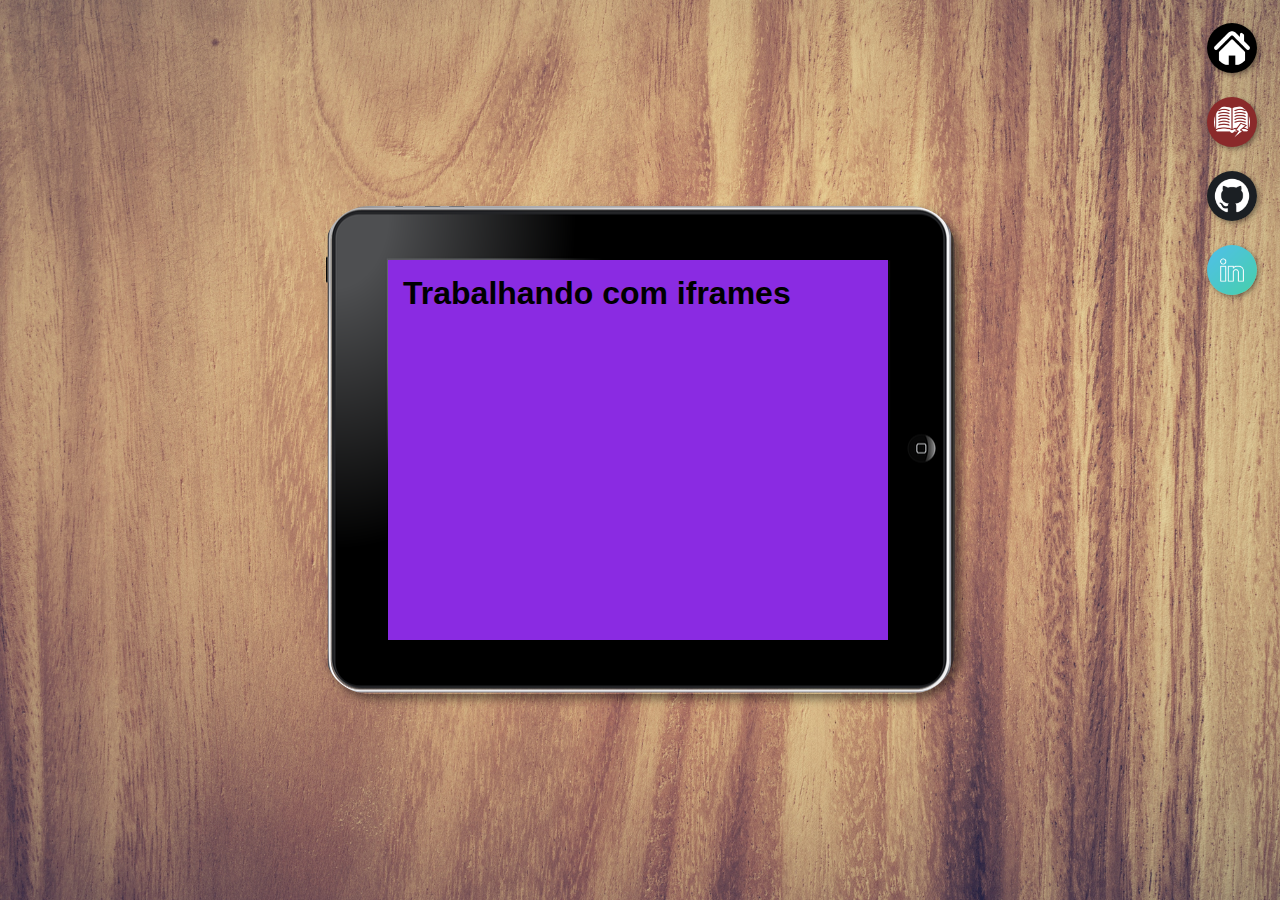
==== commit 2ebbf020: "adicionando um pouco de responsividade nos iframes" ====
--- a/index.html
+++ b/index.html
@@ -16,8 +16,8 @@
             </iframe>            
         </section>
         <section id="botoes">
-            <a href="" target="tela"><img src="./img/icone-home.png" alt="cone-home" id="icone-home" class="icone"></a>
-            <a href="" target="tela"><img src="./img/logo-livro.png" alt="icone-site" id="icone-site" class="icone"></a>
+            <a href="https://docs.google.com/presentation/d/e/2PACX-1vSL_SHInr5GhCg8eDp_voaEPuX7NL9cYKIxh_X3B4Wtxh-bsbwkkiYUIKggwl5uk4vyjhaVsvDpSxn9/embed?start=true&loop=true&delayms=3000" target="tela"><img src="./img/icone-home.png" alt="cone-home" id="icone-home" class="icone"></a>
+            <a href="iframes.html" target="tela"><img src="./img/logo-livro.png" alt="icone-site" id="icone-site" class="icone"></a>
             <a href="" target="tela"><img src="./img/icone-github.png" alt="icone-github"></a>
             <a href="" target="tela"><img src="./img/icone-linkedin.png" alt="icone-linkedin"></a>
         </section>
--- a/css/base.css
+++ b/css/base.css
@@ -6,6 +6,10 @@
     margin: 0;
     padding: 0;
     font-family: sans-serif;
+}
+
+body {
+    background-color: white;
 }
 
 header {
--- a/css/index.css
+++ b/css/index.css
@@ -30,8 +30,8 @@
     position: relative;
     top: 11%;
     left: 10%;
-    height: 77%;
-    width: 80%;
+    height: 380px;
+    width: 500px;
 }
 
 section#botoes {
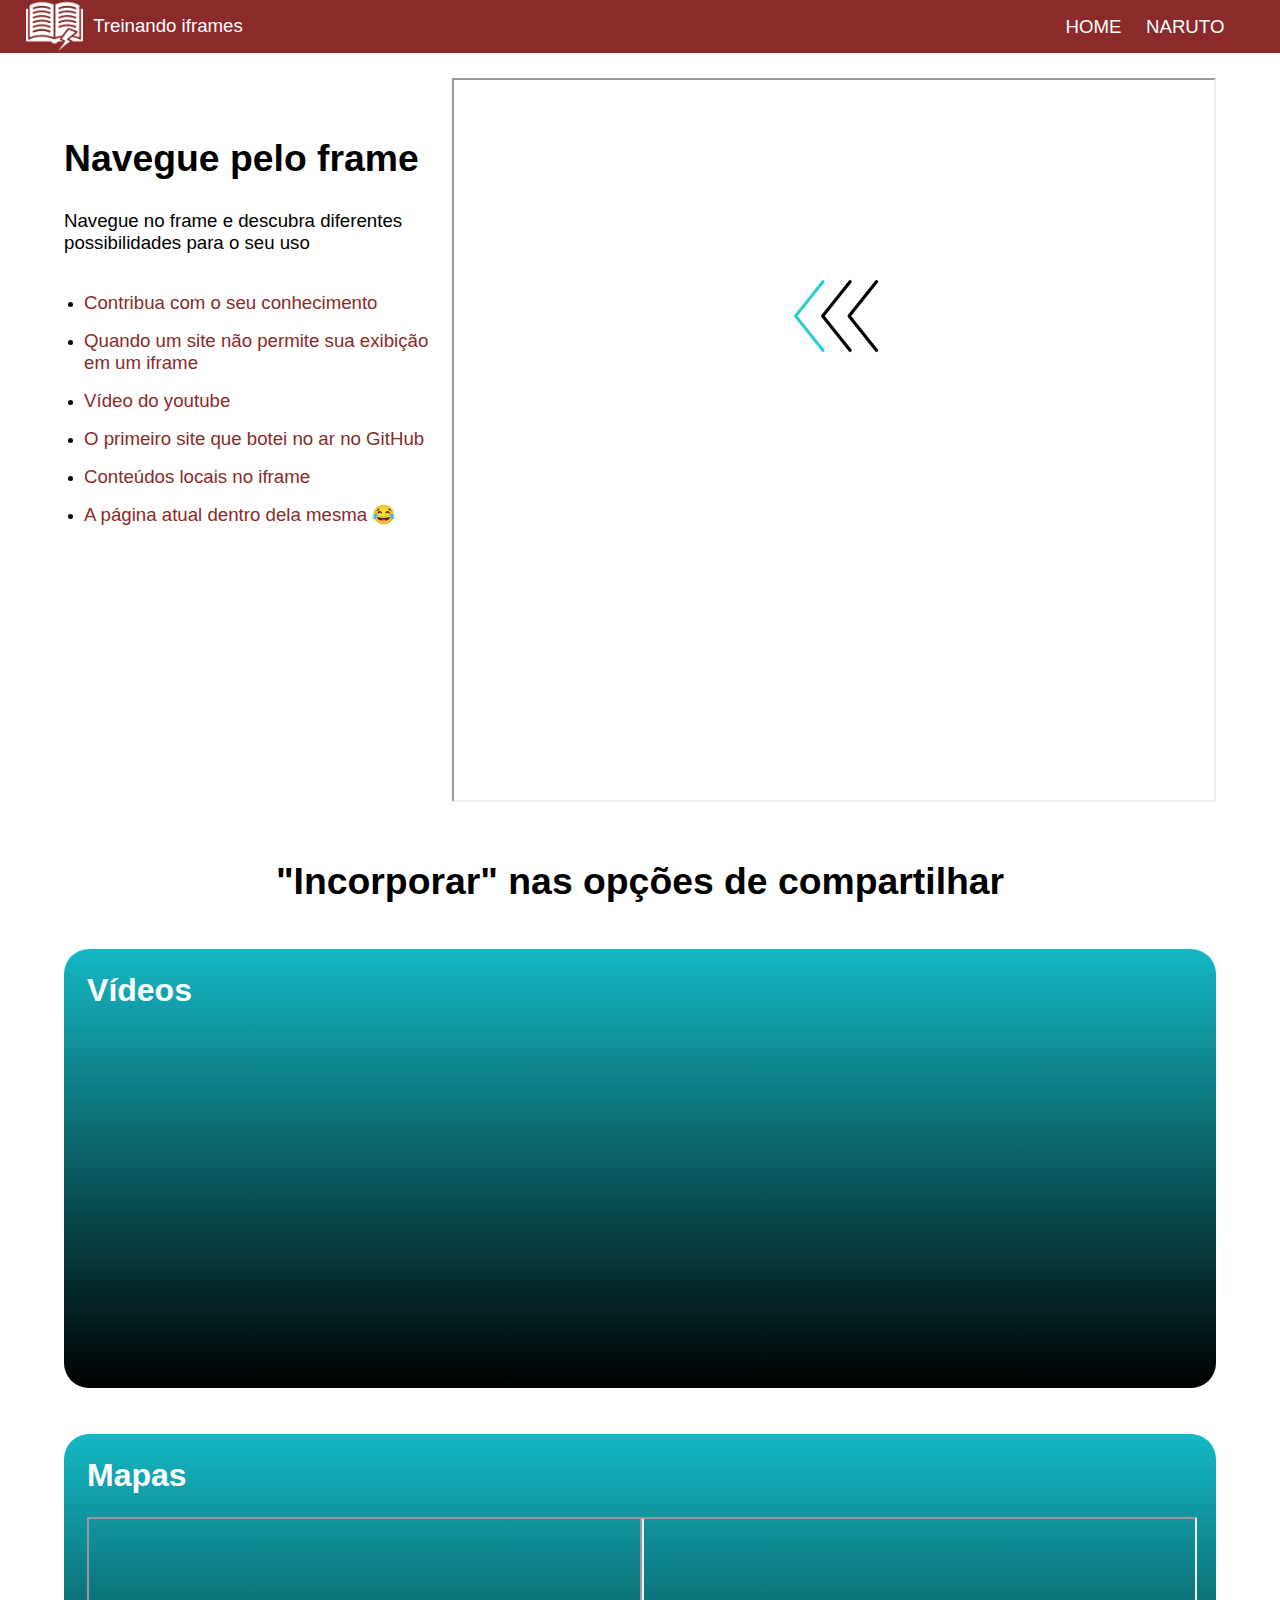
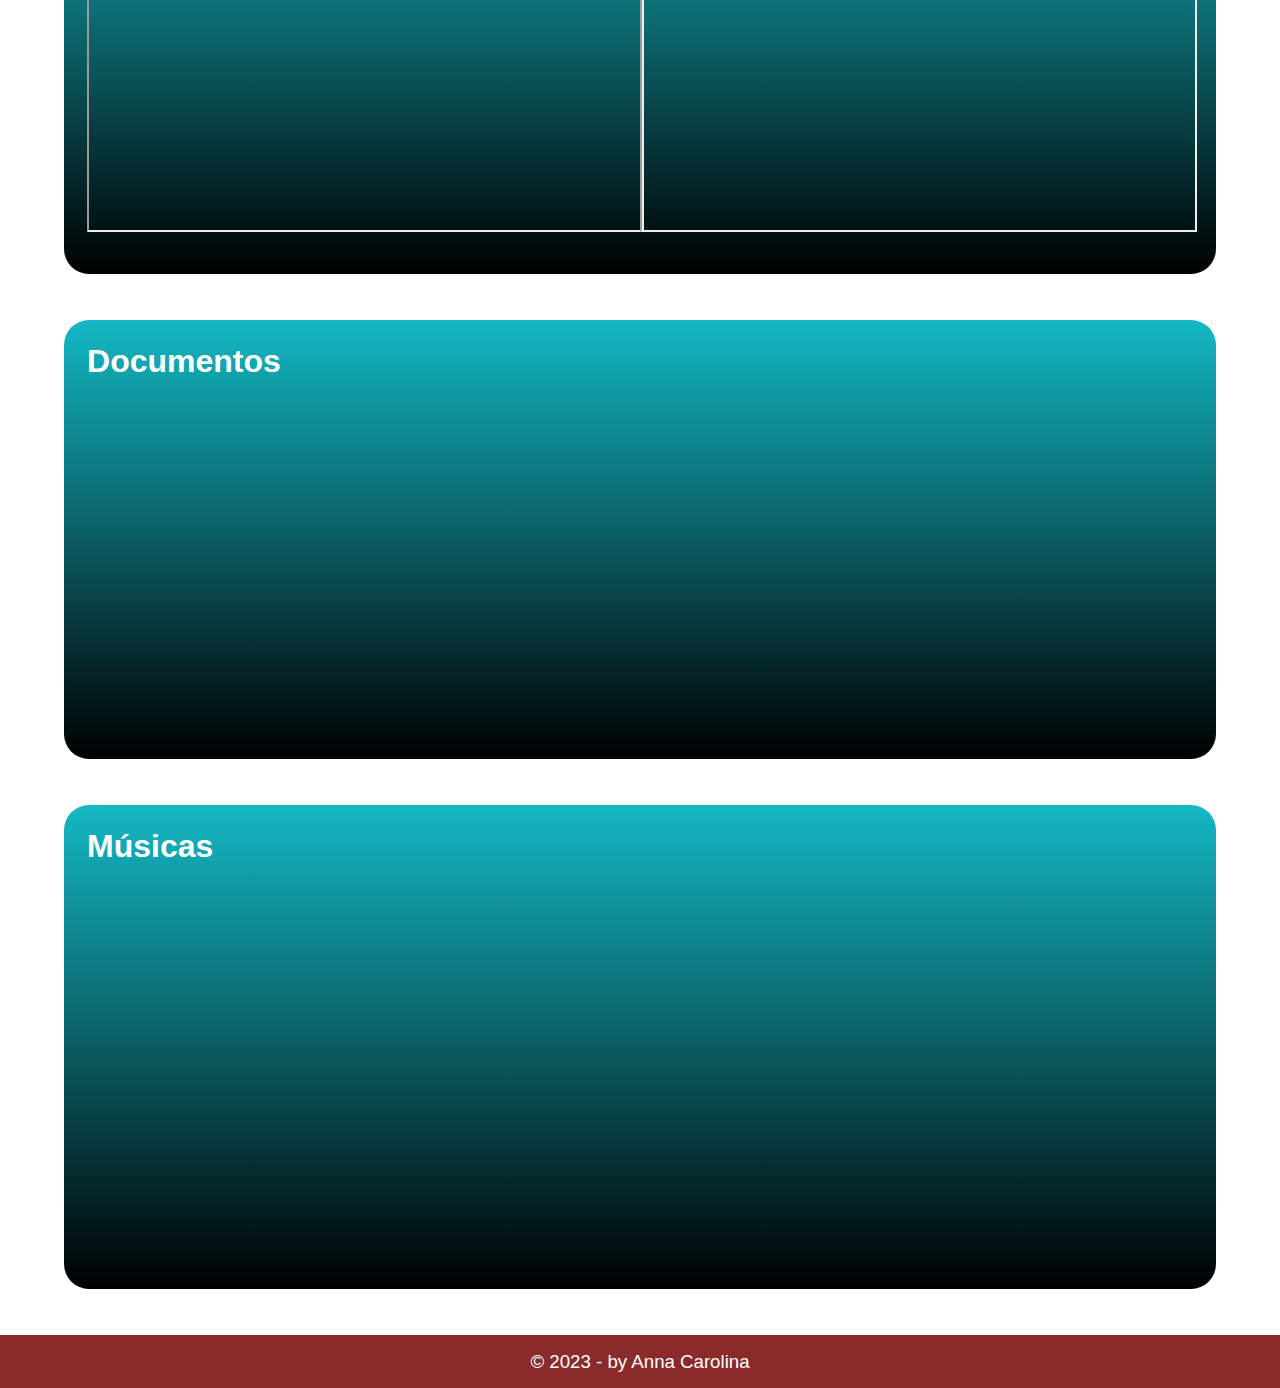
==== commit 772a91d1: "removendo a pagina do tablet" ====
--- a/index.html
+++ b/index.html
@@ -1,26 +1,146 @@
 <!DOCTYPE html>
 <html lang="en">
+
 <head>
     <meta charset="UTF-8">
     <meta http-equiv="X-UA-Compatible" content="IE=edge">
     <meta name="viewport" content="width=device-width, initial-scale=1.0">
-    <title>Página Principal</title>
+    <title>Páginha Principal</title>
     <link rel="stylesheet" href="./css/base.css">
     <link rel="stylesheet" href="./css/index.css">
 </head>
+
 <body>
+    <header>
+        <a href="index.html" id="titulo">
+            <img src="./img/logo-livro.png" alt="logo-livro">
+            Treinando iframes
+        </a>
+        <nav>
+            <ul>
+                <li><a href="index.html">Home</a></li>
+                <li><a href="naruto.html">Naruto</a></li>
+            </ul>
+        </nav>
+    </header>
     <main>
-        <section id="tablet">
-            <iframe src="home.html" name="tela" id="tela" frameborder="0">
-                Desculpe, seu navegador não é compatível.
-            </iframe>            
+        <section id="frameNav" class="flex">
+            <div>
+                <h1>Navegue pelo frame</h1>
+                <p>Navegue no frame e descubra diferentes possibilidades para o seu uso</p>
+                <ul>
+                    <li>
+                        <a href="https://docs.google.com/document/d/1DFSUL-WbBMXFqn-4i96kWRf_pWeGqxYLnyt4fgFLTnk/edit"
+                            target="frame">Contribua com o seu conhecimento</a>
+                    </li>
+                    <li>
+                        <a href="https://www.youtube.com/" target="frame">Quando um site não permite sua exibição em um
+                            iframe</a>
+                    </li>
+                    <li>
+                        <a href="https://www.youtube.com/embed/eAxGt3ObQ24" target="frame">Vídeo do youtube</a>
+                    </li>
+                    <li>
+                        <a href="https://carol-sf.github.io/Javascript-CursoemVideo/" target="frame">O primeiro site que
+                            botei no ar no GitHub</a>
+                    </li>
+                    <li>
+                        <a href="naruto.html" target="frame">Conteúdos locais no iframe</a>
+                    </li>
+                    <li>
+                        <a href="index.html" target="frame">A página atual dentro dela mesma &#128514;</a>
+                    </li>
+                </ul>
+            </div>
+            <iframe id="navegacaoIframe" name="frame" frameborder="1" srcdoc="
+                <div style='text-align: center; margin-top: 25%;'>
+                    <img src='./img/gif-seta-esquerda.gif' style='width: 100px;'>
+                </div>">
+                Desculpe. Seu navegador não é compatível com o iframe.
+            </iframe>
         </section>
-        <section id="botoes">
-            <a href="https://docs.google.com/presentation/d/e/2PACX-1vSL_SHInr5GhCg8eDp_voaEPuX7NL9cYKIxh_X3B4Wtxh-bsbwkkiYUIKggwl5uk4vyjhaVsvDpSxn9/embed?start=true&loop=true&delayms=3000" target="tela"><img src="./img/icone-home.png" alt="cone-home" id="icone-home" class="icone"></a>
-            <a href="iframes.html" target="tela"><img src="./img/logo-livro.png" alt="icone-site" id="icone-site" class="icone"></a>
-            <a href="" target="tela"><img src="./img/icone-github.png" alt="icone-github"></a>
-            <a href="" target="tela"><img src="./img/icone-linkedin.png" alt="icone-linkedin"></a>
+        <section id="incorporarFrame">
+            <h1>"Incorporar" nas opções de compartilhar</h1>
+            <div class="grupo">
+                <h2>Vídeos</h2>
+                <div class="flex">
+                    <div class="div-menor">
+                        <div style="padding:56.25% 0 0 0;position:relative;"><iframe
+                                src="https://player.vimeo.com/video/88064644?h=2bf8dfa780&loop=1&title=0&byline=0&portrait=0"
+                                style="position:absolute;top:0;left:0;width:100%;height:100%;" frameborder="0"
+                                allow="autoplay; fullscreen; picture-in-picture" allowfullscreen></iframe></div>
+                        <script src="https://player.vimeo.com/api/player.js"></script>
+                    </div>
+                    <div class="div-menor">
+                        <div style="padding:56.25% 0 0 0;position:relative;"> <!-- width="560" height="315"  -->
+                            <iframe src="https://www.youtube.com/embed/dzhJsc1YszU"
+                                style="position:absolute;top:0;left:0;width:100%;height:100%;" 
+                                title="YouTube video player" frameborder="0"
+                                allow="accelerometer; autoplay; clipboard-write; encrypted-media; gyroscope; picture-in-picture; web-share"
+                                allowfullscreen></iframe>
+                        </div>
+                    </div>
+
+                </div>
+            </div>
+
+            <div class="grupo">
+                <h2>Mapas</h2>
+                <div class="flex">
+                    <div class="div-menor">
+                        <div style="padding:56.25% 0 0 0;position:relative;">
+                            <iframe
+                                src="https://www.google.com/maps/embed?pb=!1m18!1m12!1m3!1d1265.354131079995!2d-0.4189387326839083!3d51.69074399370915!2m3!1f0!2f0!3f0!3m2!1i1024!2i768!4f13.1!3m3!1m2!1s0x48764103e950758d%3A0x2b152593ceb59b52!2sHogwarts%20Castle!5e0!3m2!1spt-BR!2sbr!4v1680307822833!5m2!1spt-BR!2sbr"
+                                style="position:absolute;top:0;left:0;width:100%;height:100%;"
+                                style="border:0;" allowfullscreen="" loading="lazy"
+                                referrerpolicy="no-referrer-when-downgrade"></iframe>
+                        </div>
+                    </div>
+                    <div class="div-menor">
+                        <div style="padding:56.25% 0 0 0;position:relative;">
+                            <iframe src="https://embed.waze.com/iframe?zoom=17&lat=51.690360&lon=-0.420173&ct=livemap"
+                            style="position:absolute;top:0;left:0;width:100%;height:100%;" allowfullscreen></iframe>
+                        </div>
+                    </div>
+                </div>
+            </div>
+
+            <div class="grupo">
+                <h2>Documentos</h2>
+                <div class="flex">
+                    <div class="div-menor">
+                        <div style="padding:56.25% 0 0 0;position:relative;">
+                            <iframe
+                                src="https://docs.google.com/presentation/d/e/2PACX-1vSL_SHInr5GhCg8eDp_voaEPuX7NL9cYKIxh_X3B4Wtxh-bsbwkkiYUIKggwl5uk4vyjhaVsvDpSxn9/embed?start=true&loop=true&delayms=3000"
+                                style="position:absolute;top:0;left:0;width:100%;height:100%;"
+                                frameborder="0" width="560" height="315" allowfullscreen="true" mozallowfullscreen="true"
+                                webkitallowfullscreen="true"></iframe>
+                        </div>
+                    </div>
+                    <div class="div-menor">
+                        <div style="padding:56.25% 0 0 0;position:relative;">
+                            <iframe
+                                src="https://docs.google.com/document/d/e/2PACX-1vS3L_TWypRnFgMjSSLU6XuiVnNscxVvG3nI-gREfoWIyN1ztBGIZjOVNFfUW8ah9bYGE0nBWPvLE7Ed/pub?embedded=true"
+                                style="position:absolute;top:0;left:0;width:100%;height:100%;"
+                                frameborder="0" width="560" height="315"></iframe>
+                        </div>
+                    </div>
+                </div>
+            </div>
+
+            <div class="grupo">
+                <h2>Músicas</h2>
+                <iframe style="border-radius:12px"
+                    src="https://open.spotify.com/embed/album/0JLQS1y6f2uTvyKP4izPAy?utm_source=generator" width="100%"
+                    height="352" frameBorder="0" allowfullscreen=""
+                    allow="autoplay; clipboard-write; encrypted-media; fullscreen; picture-in-picture"
+                    loading="lazy"></iframe>
+            </div>
         </section>
     </main>
+    <footer>
+        <p>&copy; 2023 - by Anna Carolina</p>
+    </footer>
 </body>
+
 </html>--- a/css/index.css
+++ b/css/index.css
@@ -1,70 +1,56 @@
-html, body {
-    height: 100vh;
-    width: 100vw;
+h1 {
+    font-size: 28pt;
+    margin-bottom: 30px;
 }
 
-body {
-    background: url("../img/fundo-madeira.jpg");
-    background-size: cover;
+h2 {
+    font-size: 24pt;
+    margin-bottom: 2%;
+    color: white;
 }
 
-main {
-    position: relative;
-    height: 100vh;
-    margin: 0;
+p, a {
+    font-size: 14pt;
 }
 
-section#tablet {
-    height: 488px;
-    width: 631px;
-    border-radius: 45px;
-    position: absolute;
-    top: 50%;
-    left: 50%;
-    transform: translate(-50%, -50%);
-    background: url("../img/tablet.png") center center;
-    box-shadow: 5px 5px 10px rgba(0, 0, 0, 0.459);
+ul {
+    margin: 30px 20px;
 }
 
-iframe#tela {
-    position: relative;
-    top: 11%;
-    left: 10%;
-    height: 380px;
-    width: 500px;
+li {
+    padding: 8px 0;
 }
 
-section#botoes {
-    text-align: right;
-    padding: 1%;
+iframe#navegacaoIframe {
+    width: 100%;
+    height: 80vh;
 }
 
-section#botoes img {
-    width: 50px;
-    border-radius: 50%;
-    box-shadow: 2px 2px 5px rgba(0,0,0,0.4);
-    margin: 10px;
+section#frameNav h1 {
+    margin-top: 15%;
 }
 
-section#botoes a {
-    display: block;
+section#incorporarFrame {
+    padding-top: 5%;
 }
 
-section#botoes img.icone {
-    width: 36px;
-    padding: 7px;
+section#incorporarFrame h1 {
+    text-align: center;
 }
 
-section#botoes img#icone-home {
-    background-color: black;
+.flex {
+    display: flex;
+    justify-content: space-between;  
 }
 
-section#botoes img#icone-site {
-    background-color: var(--cor-base);
+.grupo {
+    /* background: -webkit-radial-gradient(rgb(20, 184, 196), black); */
+    background: -webkit-linear-gradient(rgb(20, 184, 196), black);
+    border-radius: 25px;
+    margin: 4% 0;
+    padding: 2% 2% 4% 2%;
 }
 
-section#botoes img:hover {
-    transform: translate(-3px, -3px);
-    box-shadow: 5px 5px 10px rgba(0,0,0,0.7);
-    transition: transform .3s;
-} +.div-menor {
+    width: 560px;
+}